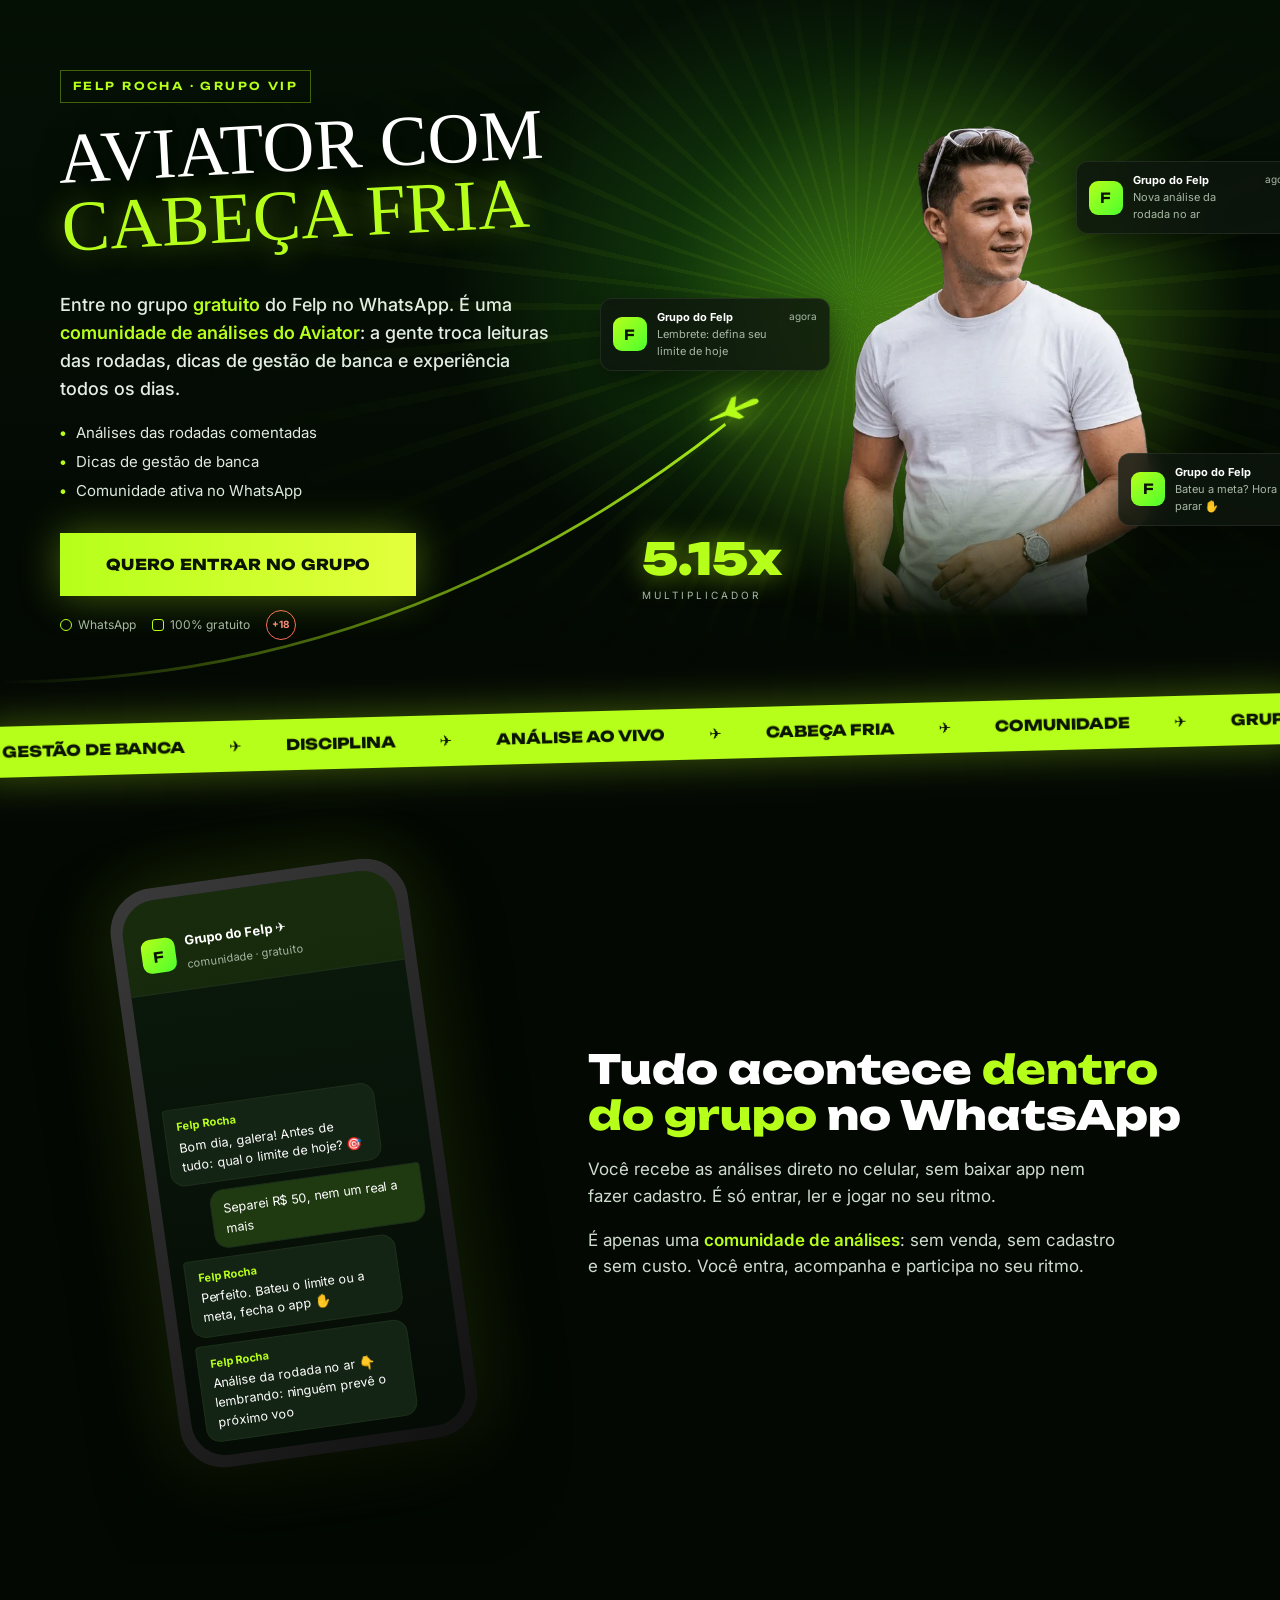
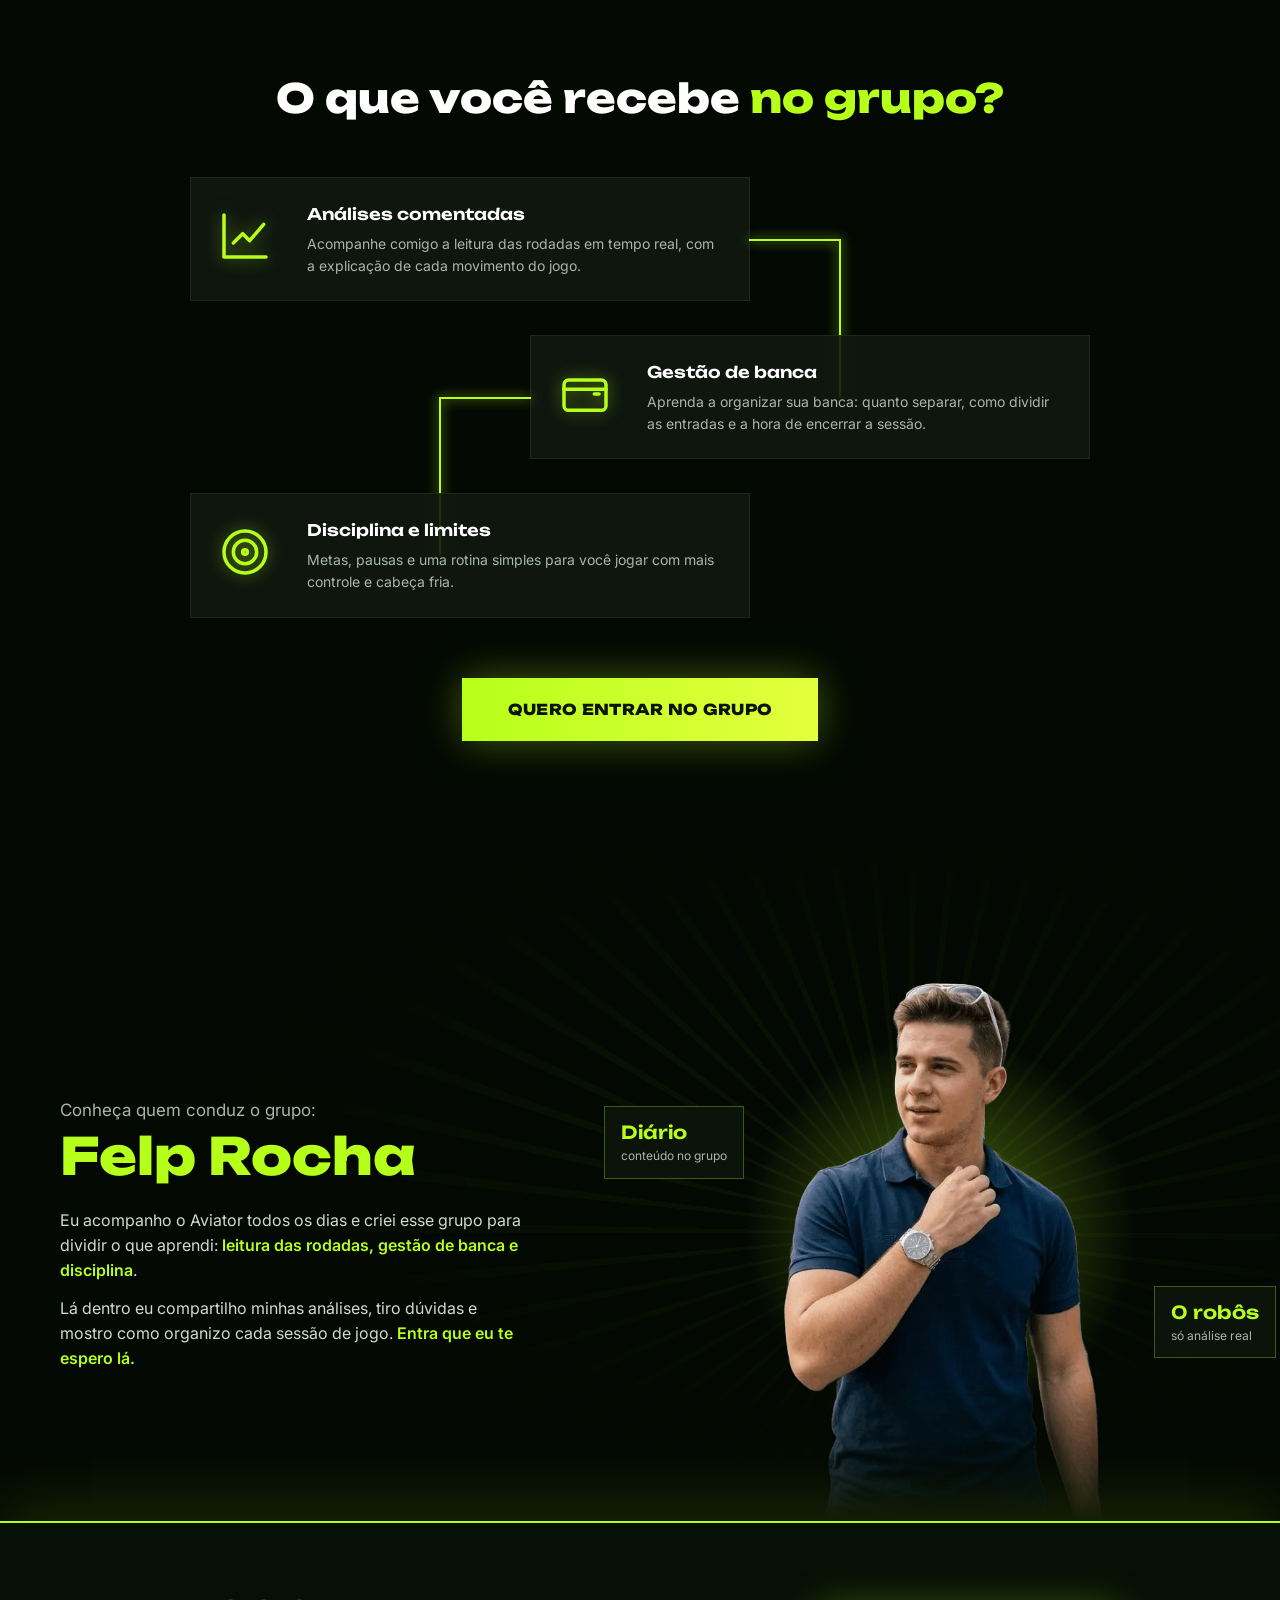
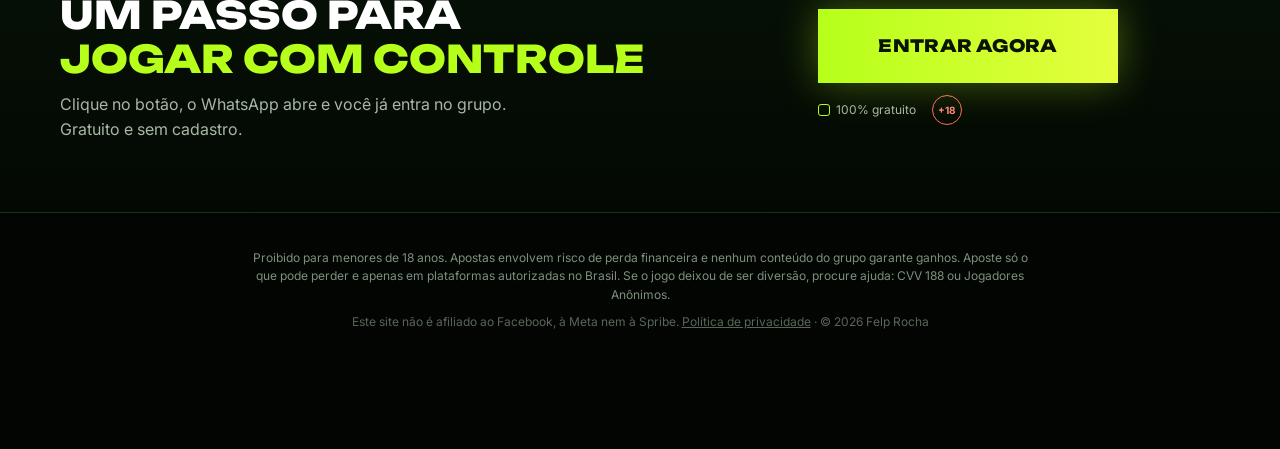
==== index.html @ 6ab86248 "Landing page do Grupo do Felp Co-Authored-By: Claude Opus 5.5 <noreply@anthropic.com>" ====
<!doctype html>
<html lang="pt-BR">
<head>
<meta charset="utf-8">
<meta name="viewport" content="width=device-width, initial-scale=1">
<title>Grupo do Felp | Comunidade de Análises do Aviator no WhatsApp</title>
<meta name="description" content="Entre no grupo gratuito do Felp Rocha no WhatsApp: uma comunidade de análises do Aviator com leitura das rodadas e dicas de gestão de banca. +18.">
<meta name="robots" content="index, follow, max-image-preview:large">
<meta name="author" content="Felp Rocha">
<link rel="canonical" href="https://felprocha.vercel.app/">
<link rel="icon" href="favicon.svg" type="image/svg+xml">
<link rel="icon" href="favicon-32.png" sizes="32x32" type="image/png">
<link rel="apple-touch-icon" href="apple-touch-icon.png">
<meta property="og:type" content="website">
<meta property="og:locale" content="pt_BR">
<meta property="og:site_name" content="Grupo do Felp">
<meta property="og:url" content="https://felprocha.vercel.app/">
<meta property="og:title" content="Grupo do Felp | Comunidade de análises do Aviator">
<meta property="og:description" content="Comunidade gratuita de análises no WhatsApp: leitura das rodadas e gestão de banca. +18.">
<meta property="og:image" content="https://felprocha.vercel.app/og-image.jpg">
<meta property="og:image:width" content="1200">
<meta property="og:image:height" content="630">
<meta property="og:image:alt" content="Felp Rocha, Aviator com cabeça fria">
<meta name="twitter:card" content="summary_large_image">
<meta name="twitter:title" content="Grupo do Felp | Comunidade de análises do Aviator">
<meta name="twitter:description" content="Comunidade gratuita de análises no WhatsApp. +18.">
<meta name="twitter:image" content="https://felprocha.vercel.app/og-image.jpg">
<meta name="theme-color" content="#030803">
<link rel="preconnect" href="https://fonts.googleapis.com">
<link rel="preconnect" href="https://fonts.gstatic.com" crossorigin>
<link href="https://fonts.googleapis.com/css2?family=Permanent+Marker&family=Unbounded:wght@600;800;900&family=Inter:wght@400;500;600;700&display=swap" rel="stylesheet">
<link rel="preload" as="image" href="assets/felp.webp" fetchpriority="high">
<link rel="stylesheet" href="styles.css">
<script type="application/ld+json">
{"@context":"https://schema.org","@graph":[{"@type":"WebPage","@id":"https://felprocha.vercel.app/#page","url":"https://felprocha.vercel.app/","name":"Grupo do Felp | Comunidade de Análises do Aviator","inLanguage":"pt-BR","description":"Comunidade gratuita de análises do Aviator no WhatsApp.","about":{"@id":"https://felprocha.vercel.app/#felp"}},{"@type":"Person","@id":"https://felprocha.vercel.app/#felp","name":"Felp Rocha","image":"https://felprocha.vercel.app/og-image.jpg","sameAs":["https://www.instagram.com/felp_rocharc/"]}]}
</script>
<!-- Meta Pixel: cole aqui o código do pixel. O clique nos botões do grupo dispara o evento "Lead" (script.js). -->
</head>
<body>

<header class="hero">
  <div class="rays" aria-hidden="true"></div>
  <div class="glow" aria-hidden="true"></div>

  <svg class="sky" viewBox="0 0 1440 760" preserveAspectRatio="none" aria-hidden="true">
    <defs>
      <linearGradient id="trail" x1="0" x2="1">
        <stop offset="0" stop-color="#b6ff1a" stop-opacity="0"/>
        <stop offset="1" stop-color="#b6ff1a" stop-opacity=".9"/>
      </linearGradient>
      <linearGradient id="trailFill" x1="0" y1="0" x2="0" y2="1">
        <stop offset="0" stop-color="#b6ff1a" stop-opacity=".18"/>
        <stop offset="1" stop-color="#b6ff1a" stop-opacity="0"/>
      </linearGradient>
    </defs>
    <path id="area" fill="none" d=""/>
    <path id="curve" fill="none" stroke="url(#trail)" stroke-width="3" d=""/>
  </svg>
  <svg id="plane" class="plane" viewBox="0 0 64 32" aria-hidden="true"><path d="M2 18 L22 16 L34 4 L40 4 L34 16 L54 14 C60 14 62 16 62 18 C62 20 60 21 54 21 L34 20 L40 30 L34 30 L22 21 L2 20 Z"/></svg>


  <div class="wrap hero-in">
    <div class="hero-copy">
      <span class="brand reveal">FELP ROCHA · GRUPO VIP</span>
      <h1 class="reveal">Aviator com <span>cabeça fria</span></h1>
      <p class="lead reveal">Entre no grupo <b>gratuito</b> do Felp no WhatsApp. É uma <b>comunidade de análises do Aviator</b>: a gente troca leituras das rodadas, dicas de gestão de banca e experiência todos os dias.</p>
      <ul class="ticks reveal">
        <li>Análises das rodadas comentadas</li>
        <li>Dicas de gestão de banca</li>
        <li>Comunidade ativa no WhatsApp</li>
      </ul>
      <a class="cta js-group reveal" href="https://chat.whatsapp.com/HYIpHOcAu11JVT5uU76slZ?s=cl&p=a&mlu=4&ilr=4&iam=2" target="_blank" rel="noopener">QUERO ENTRAR NO GRUPO</a>
      <p class="micro reveal"><span><i class="ico-wa"></i> WhatsApp</span><span><i class="ico-ok"></i> 100% gratuito</span><span class="age18">+18</span></p>
    </div>

    <div class="hero-visual">
      <div class="mult"><span id="mult">1.00x</span><small>multiplicador</small></div>
      <img class="felp" src="assets/felp.webp" width="900" height="900" alt="Felp Rocha, criador do grupo de análises do Aviator" fetchpriority="high" decoding="async">
      <div class="notes" aria-hidden="true">
        <div class="note n1"><b class="av">F</b><div><strong>Grupo do Felp</strong><span>Nova análise da rodada no ar</span></div><em>agora</em></div>
        <div class="note n2"><b class="av">F</b><div><strong>Grupo do Felp</strong><span>Lembrete: defina seu limite de hoje</span></div><em>agora</em></div>
        <div class="note n3"><b class="av">F</b><div><strong>Grupo do Felp</strong><span>Bateu a meta? Hora de parar ✋</span></div><em>agora</em></div>
      </div>
    </div>
  </div>
</header>

<div class="tape" aria-hidden="true"><div class="tape-in" id="tape"></div></div>

<section class="sec phone-sec">
  <div class="wrap phone-in">
    <div class="phone reveal">
      <div class="phone-screen">
        <div class="chat-top"><b class="av">F</b><div><strong>Grupo do Felp ✈️</strong><span>comunidade · gratuito</span></div></div>
        <div class="chat" id="chat"></div>
      </div>
    </div>
    <div class="phone-copy reveal">
      <h2>Tudo acontece <span>dentro do grupo</span> no WhatsApp</h2>
      <p>Você recebe as análises direto no celular, sem baixar app nem fazer cadastro. É só entrar, ler e jogar no seu ritmo.</p>
      <p>É apenas uma <b>comunidade de análises</b>: sem venda, sem cadastro e sem custo. Você entra, acompanha e participa no seu ritmo.</p>
    </div>
  </div>
</section>

<section class="sec flow-sec">
  <div class="wrap">
    <h2 class="center reveal">O que você recebe <span>no grupo?</span></h2>
    <div class="flow">
      <article class="step reveal">
        <div class="ic"><svg viewBox="0 0 24 24"><path d="M3 3v18h18M7 15l4-4 3 3 6-7"/></svg></div>
        <div><h3>Análises comentadas</h3><p>Acompanhe comigo a leitura das rodadas em tempo real, com a explicação de cada movimento do jogo.</p></div>
      </article>
      <article class="step reveal">
        <div class="ic"><svg viewBox="0 0 24 24"><rect x="3" y="6" width="18" height="13" rx="2"/><path d="M16 12h2M3 10h18"/></svg></div>
        <div><h3>Gestão de banca</h3><p>Aprenda a organizar sua banca: quanto separar, como dividir as entradas e a hora de encerrar a sessão.</p></div>
      </article>
      <article class="step reveal">
        <div class="ic"><svg viewBox="0 0 24 24"><circle cx="12" cy="12" r="9"/><circle cx="12" cy="12" r="5"/><circle cx="12" cy="12" r="1"/></svg></div>
        <div><h3>Disciplina e limites</h3><p>Metas, pausas e uma rotina simples para você jogar com mais controle e cabeça fria.</p></div>
      </article>
    </div>
    <div class="center-cta reveal"><a class="cta js-group" href="https://chat.whatsapp.com/HYIpHOcAu11JVT5uU76slZ?s=cl&p=a&mlu=4&ilr=4&iam=2" target="_blank" rel="noopener">QUERO ENTRAR NO GRUPO</a></div>
  </div>
</section>

<section class="sec mentor">
  <div class="rays soft" aria-hidden="true"></div>
  <div class="wrap mentor-in">
    <div class="mentor-copy reveal">
      <p class="kicker">Conheça quem conduz o grupo:</p>
      <h2>Felp Rocha</h2>
      <p>Eu acompanho o Aviator todos os dias e criei esse grupo para dividir o que aprendi: <b>leitura das rodadas, gestão de banca e disciplina</b>.</p>
      <p>Lá dentro eu compartilho minhas análises, tiro dúvidas e mostro como organizo cada sessão de jogo. <b>Entra que eu te espero lá.</b></p>
    </div>
    <div class="mentor-photo reveal">
      <div class="disc" aria-hidden="true"></div>
      <img src="assets/felp2.webp" width="680" height="774" alt="Felp Rocha" loading="lazy" decoding="async">
      <div class="badge b1"><b>Diário</b><span>conteúdo no grupo</span></div>
      <div class="badge b2"><b>0 robôs</b><span>só análise real</span></div>
    </div>
  </div>
</section>

<section class="final">
  <div class="wrap final-in">
    <div class="reveal">
      <h2>Um passo para<br><span>jogar com controle</span></h2>
      <p>Clique no botão, o WhatsApp abre e você já entra no grupo. Gratuito e sem cadastro.</p>
    </div>
    <div class="final-cta reveal">
      <a class="cta big js-group" href="https://chat.whatsapp.com/HYIpHOcAu11JVT5uU76slZ?s=cl&p=a&mlu=4&ilr=4&iam=2" target="_blank" rel="noopener">ENTRAR AGORA</a>
      <p class="micro"><span><i class="ico-ok"></i> 100% gratuito</span><span class="age18">+18</span></p>
    </div>
  </div>
</section>

<footer class="foot">
  <div class="wrap">
    <p>Proibido para menores de 18 anos. Apostas envolvem risco de perda financeira e nenhum conteúdo do grupo garante ganhos. Aposte só o que pode perder e apenas em plataformas autorizadas no Brasil. Se o jogo deixou de ser diversão, procure ajuda: CVV 188 ou Jogadores Anônimos.</p>
    <p class="small">Este site não é afiliado ao Facebook, à Meta nem à Spribe. <a href="/privacidade">Política de privacidade</a> · © 2026 Felp Rocha</p>
  </div>
</footer>

<a class="sticky js-group" href="https://chat.whatsapp.com/HYIpHOcAu11JVT5uU76slZ?s=cl&p=a&mlu=4&ilr=4&iam=2" target="_blank" rel="noopener">QUERO ENTRAR NO GRUPO</a>

<script src="script.js"></script>
</body>
</html>
---- styles.css ----
:root {
  --bg: #030803;
  --bg2: #061006;
  --card: #0b140b;
  --line: #1c2f1a;
  --ink: #ffffff;
  --muted: #a7b8a5;
  --g: #b6ff1a;
  --g2: #4dff2e;
  --gInk: #0a1400;
  --fh: "Permanent Marker", cursive;
  --fd: "Unbounded", system-ui, sans-serif;
  --fb: "Inter", system-ui, sans-serif;
}
* { box-sizing: border-box; margin: 0; padding: 0; }
html { scroll-behavior: smooth; overflow-x: hidden; overflow-x: clip; }
body { background: var(--bg); color: var(--ink); font-family: var(--fb); line-height: 1.55; overflow-x: hidden; overflow-x: clip; width: 100%; }
img { max-width: 100%; height: auto; display: block; }
b { color: var(--g); font-weight: 600; }
.wrap { width: min(1160px, 100% - 32px); margin-inline: auto; position: relative; }

/* Raios de fundo, como no exemplo */
.rays { position: absolute; inset: -20%; pointer-events: none;
  background: repeating-conic-gradient(from 0deg at 62% 45%, rgba(182,255,26,.07) 0 1.2deg, transparent 1.2deg 6deg);
  -webkit-mask-image: radial-gradient(50% 50% at 62% 45%, #000 10%, transparent 75%); mask-image: radial-gradient(50% 50% at 62% 45%, #000 10%, transparent 75%);
  animation: rays 60s linear infinite; }
.rays.soft { opacity: .6; }
@keyframes rays { to { transform: rotate(360deg); } }

/* HERO */
.hero { position: relative; overflow: hidden; padding: 70px 0 80px;
  background: radial-gradient(45% 60% at 66% 40%, rgba(77,255,46,.28), transparent 70%), linear-gradient(180deg, #051005, var(--bg)); }
.glow { position: absolute; width: 620px; height: 620px; left: 50%; top: 4%; border-radius: 50%; background: radial-gradient(circle, rgba(182,255,26,.35), transparent 65%); filter: blur(30px); animation: breathe 6s ease-in-out infinite; }
@keyframes breathe { 50% { opacity: .55; transform: scale(1.08); } }
.sky { position: absolute; inset: 0; width: 100%; height: 100%; pointer-events: none; z-index: 0; overflow: visible; }
.plane { position: absolute; left: 0; top: 0; width: 56px; fill: var(--g); filter: drop-shadow(0 0 14px var(--g)); pointer-events: none; z-index: 1; transition: opacity .5s; }

.hero-in { display: grid; grid-template-columns: 1.15fr 1fr; gap: 10px; align-items: stretch; z-index: 2; }
.hero-copy { align-self: center; }
.brand { display: inline-block; font-family: var(--fd); font-weight: 600; font-size: 11px; letter-spacing: .22em; color: var(--g); border: 1px solid rgba(182,255,26,.35); padding: 7px 12px; margin-bottom: 22px; }
h1 { font-family: var(--fh); font-weight: 400; font-size: clamp(44px, 5.6vw, 84px); line-height: .95; text-transform: uppercase; transform: rotate(-3deg); transform-origin: left; text-shadow: 0 6px 30px rgba(0,0,0,.5); }
h1 span { display: block; color: var(--g); text-shadow: 0 0 30px rgba(182,255,26,.45); }
.lead { margin: 30px 0 18px; font-size: 18px; font-weight: 500; color: #e4ede3; max-width: 500px; }
.ticks { list-style: none; display: grid; gap: 6px; margin-bottom: 30px; font-size: 15px; color: #dfe9de; }
.ticks li::before { content: "•"; color: var(--g); font-weight: 900; margin-right: 10px; }

.cta { display: inline-flex; align-items: center; justify-content: center; position: relative; overflow: hidden;
  background: linear-gradient(90deg, var(--g), #e4ff3d); color: var(--gInk); font-family: var(--fd); font-weight: 800; font-size: 15px; letter-spacing: .02em;
  text-decoration: none; padding: 20px 46px; min-width: 300px; box-shadow: 0 0 40px rgba(182,255,26,.35); transition: transform .2s, box-shadow .2s; }
.cta::after { content: ""; position: absolute; top: 0; left: -60%; width: 40%; height: 100%; background: linear-gradient(90deg, transparent, rgba(255,255,255,.65), transparent); transform: skewX(-20deg); animation: shine 3s infinite; }
@keyframes shine { 60%, 100% { left: 130%; } }
.cta:hover { transform: translateY(-2px); box-shadow: 0 0 60px rgba(182,255,26,.55); }
.cta.big { font-size: 17px; padding: 24px 56px; }
.micro { margin-top: 14px; display: flex; gap: 16px; align-items: center; font-size: 12px; color: var(--muted); }
.micro span { display: inline-flex; align-items: center; gap: 6px; }
.ico-wa, .ico-ok { width: 12px; height: 12px; border: 1.5px solid var(--g); border-radius: 3px; display: inline-block; }
.ico-wa { border-radius: 50%; }
.age18 { border: 1.5px solid #ff6a5c; color: #ff8a7e; font-weight: 700; border-radius: 50%; width: 30px; height: 30px; justify-content: center; font-size: 10px; }

.hero-visual { position: relative; min-height: 540px; }
.felp { position: absolute; left: 50%; top: 0; height: 100%; width: auto; max-width: none; transform: translateX(-46%); z-index: 1;
  -webkit-mask-image: linear-gradient(#000 70%, transparent 96%); mask-image: linear-gradient(#000 70%, transparent 96%); }
.mult { position: absolute; left: -8%; bottom: 6%; z-index: 3; }
.mult span { display: block; font-family: var(--fd); font-weight: 900; font-size: 44px; line-height: 1; color: var(--g); text-shadow: 0 0 30px rgba(182,255,26,.6); }
.mult small { font-size: 10px; letter-spacing: .3em; text-transform: uppercase; color: var(--muted); }

.notes { position: absolute; inset: 0; z-index: 2; pointer-events: none; }
.note { position: absolute; width: 230px; display: grid; grid-template-columns: 34px 1fr auto; gap: 10px; align-items: center; padding: 10px 12px; border-radius: 12px;
  background: rgba(14,22,14,.82); backdrop-filter: blur(10px); border: 1px solid rgba(255,255,255,.08); box-shadow: 0 10px 30px rgba(0,0,0,.45);
  opacity: 0; transform: translateX(-30px); animation: noteIn .7s ease forwards; }
.n1 { right: -16%; top: 16%; animation-delay: .6s; }
.n2 { left: -16%; top: 40%; animation-delay: 1.2s; }
.n3 { right: -24%; bottom: 20%; animation-delay: 1.8s; }
@keyframes noteIn { to { opacity: 1; transform: none; } }
.note strong { display: block; font-size: 11px; }
.note span { display: block; font-size: 11px; color: var(--muted); }
.note em { font-style: normal; font-size: 10px; color: var(--muted); align-self: start; }
.av { width: 34px; height: 34px; border-radius: 9px; display: grid; place-items: center; background: linear-gradient(135deg, var(--g), var(--g2)); color: var(--gInk); font-family: var(--fd); font-size: 14px; }

/* FAIXA */
.tape { background: var(--g); color: var(--gInk); overflow: hidden; padding: 14px 0; transform: rotate(-1.5deg); margin: -10px -20px 0; position: relative; z-index: 3; box-shadow: 0 0 40px rgba(182,255,26,.35); }
.tape-in { display: flex; width: max-content; animation: tape 30s linear infinite; }
.tape-in span { font-family: var(--fd); font-weight: 800; font-size: 15px; text-transform: uppercase; white-space: nowrap; padding: 0 22px; }
.tape-in span::after { content: "✈"; margin-left: 44px; }
@keyframes tape { to { transform: translateX(-50%); } }

/* SEÇÕES */
.sec { position: relative; padding: 110px 0; overflow: hidden; }
h2 { font-family: var(--fd); font-weight: 800; font-size: clamp(26px, 3.2vw, 40px); line-height: 1.15; }
h2 span { color: var(--g); }
h2.center { text-align: center; margin-bottom: 56px; }

.phone-in { display: grid; grid-template-columns: .85fr 1.15fr; gap: 60px; align-items: center; }
.phone { width: 300px; margin: 0 auto; padding: 12px; border-radius: 44px; background: linear-gradient(145deg, #3a3a3a, #111); box-shadow: 0 40px 80px rgba(0,0,0,.6), 0 0 80px rgba(182,255,26,.18); transform: rotate(-8deg); }
.phone-screen { height: 560px; border-radius: 34px; overflow: hidden; background: linear-gradient(180deg, #0b1a0c, #050b05); display: flex; flex-direction: column; }
.chat-top { display: flex; gap: 10px; align-items: center; padding: 34px 16px 14px; background: rgba(182,255,26,.08); border-bottom: 1px solid var(--line); }
.chat-top strong { display: block; font-size: 13px; }
.chat-top span { font-size: 11px; color: var(--muted); }
.chat { flex: 1; display: flex; flex-direction: column; justify-content: flex-end; gap: 8px; padding: 14px; overflow: hidden; }
.msg { align-self: flex-start; max-width: 86%; background: #142414; border: 1px solid var(--line); border-radius: 4px 14px 14px 14px; padding: 9px 12px; font-size: 12.5px; animation: pop .4s ease; }
.msg small { display: block; color: var(--g); font-weight: 700; font-size: 11px; margin-bottom: 2px; }
.msg.me { align-self: flex-end; background: #1f3a10; border-radius: 14px 4px 14px 14px; }
@keyframes pop { from { opacity: 0; transform: translateY(14px) scale(.96); } }
.phone-copy p { color: #cfdcce; font-size: 17px; margin-top: 18px; max-width: 540px; }

.flow { display: grid; gap: 34px; max-width: 900px; margin: 0 auto; position: relative; }
.step { display: grid; grid-template-columns: 70px 1fr; gap: 20px; align-items: center; width: 560px; max-width: 100%; padding: 24px 26px;
  background: rgba(16,24,16,.9); border: 1px solid rgba(255,255,255,.07); position: relative; transition: border-color .3s; }
.step:hover { border-color: var(--g); }
.step:nth-child(2) { justify-self: end; }
.step:nth-child(1)::after, .step:nth-child(2)::after { content: ""; position: absolute; width: 90px; height: calc(100% + 34px); border: 2px solid var(--g); border-left: 0; border-bottom: 0; right: -92px; top: 50%; filter: drop-shadow(0 0 6px var(--g)); }
.step:nth-child(2)::after { right: auto; left: -92px; border: 2px solid var(--g); border-right: 0; border-bottom: 0; }
.ic svg { width: 56px; height: 56px; fill: none; stroke: var(--g); stroke-width: 1.5; stroke-linecap: round; stroke-linejoin: round; filter: drop-shadow(0 0 8px rgba(182,255,26,.5)); }
.step h3 { font-family: var(--fd); font-weight: 600; font-size: 16px; margin-bottom: 6px; }
.step p { color: var(--muted); font-size: 14px; }
.center-cta { text-align: center; margin-top: 60px; }

.truth { background: var(--bg2); border-block: 1px solid var(--line); padding: 46px 0; }
.truth-in { display: flex; gap: 24px; align-items: center; max-width: 900px; }
.truth-in p { color: #cfdcce; font-size: 16px; }
.tag { flex: none; font-family: var(--fd); font-weight: 800; font-size: 12px; text-transform: uppercase; letter-spacing: .1em; background: var(--g); color: var(--gInk); padding: 10px 14px; transform: rotate(-3deg); }

.mentor { padding-bottom: 0; }
.mentor .rays { background: repeating-conic-gradient(from 0deg at 65% 55%, rgba(182,255,26,.07) 0 1.2deg, transparent 1.2deg 6deg); }
.mentor-in { display: grid; grid-template-columns: 1fr 1fr; gap: 40px; align-items: center; }
.kicker { color: var(--muted); font-size: 17px; }
.mentor h2 { font-size: clamp(34px, 4vw, 52px); color: var(--g); margin: 4px 0 22px; }
.mentor-copy p:not(.kicker) { color: #cfdcce; margin-bottom: 14px; font-size: 16px; max-width: 470px; }
.mentor-photo { position: relative; height: 560px; }
.disc { position: absolute; left: 12%; right: 12%; top: 10%; aspect-ratio: 1; border-radius: 50%; background: radial-gradient(circle, rgba(182,255,26,.4), transparent 65%); }
.mentor-photo img { position: absolute; bottom: 0; left: 50%; height: 100%; width: auto; max-width: none; transform: translateX(-50%) scaleX(-1); -webkit-mask-image: linear-gradient(#000 75%, transparent); mask-image: linear-gradient(#000 75%, transparent); }
.badge { position: absolute; z-index: 2; padding: 12px 16px; background: rgba(14,22,14,.85); backdrop-filter: blur(8px); border: 1px solid rgba(182,255,26,.3); display: flex; flex-direction: column; animation: float 5s ease-in-out infinite; }
.badge b { font-family: var(--fd); font-size: 18px; }
.badge span { font-size: 12px; color: var(--muted); }
.b1 { left: -10%; top: 26%; } .b2 { right: -10%; top: 58%; animation-delay: -2.5s; }
@keyframes float { 50% { transform: translateY(-12px); } }

.final { background: linear-gradient(180deg, #071207, #030803); border-top: 2px solid var(--g); box-shadow: 0 -20px 60px rgba(182,255,26,.12); padding: 70px 0; }
.final-in { display: grid; grid-template-columns: 1.1fr .9fr; gap: 40px; align-items: center; }
.final h2 { font-size: clamp(26px, 3vw, 38px); text-transform: uppercase; }
.final p { color: var(--muted); margin-top: 12px; max-width: 460px; }
.final-cta { justify-self: center; }

.foot { padding: 36px 0 110px; background: #020502; color: #7f8f7d; font-size: 12px; text-align: center; border-top: 1px solid var(--line); }
.foot p { max-width: 780px; margin: 0 auto 8px; }
.foot .small { opacity: .7; }
.foot a { color: inherit; }
.sticky { display: none; }

/* REVEAL */
.reveal { opacity: 0; transform: translateY(30px); transition: opacity .8s ease, transform .8s ease; }
h1.reveal { transform: rotate(-3deg) translateY(30px); }
.reveal.in { opacity: 1; transform: none; }
h1.reveal.in { transform: rotate(-3deg); }
.phone.reveal.in { transform: rotate(-8deg); }
.hero-copy .reveal:nth-child(2) { transition-delay: .1s; } .hero-copy .reveal:nth-child(3) { transition-delay: .2s; }
.hero-copy .reveal:nth-child(4) { transition-delay: .3s; } .hero-copy .reveal:nth-child(5) { transition-delay: .4s; }
.flow .reveal:nth-child(2) { transition-delay: .15s; } .flow .reveal:nth-child(3) { transition-delay: .3s; }

@media (max-width: 900px) {
  .hero { padding: 40px 0 0; }
  .hero-in { align-items: start; }
  .hero-copy { padding-bottom: 20px; }
  .glow { left: 10%; top: 40%; }
  .hero-in, .phone-in, .mentor-in, .final-in { grid-template-columns: 1fr; }
  .hero-copy, .phone-copy, .mentor-copy, .final-in { text-align: center; }
  h1 { transform-origin: center; }
  .lead, .phone-copy p, .mentor-copy p:not(.kicker), .final p { margin-inline: auto; }
  .ticks { width: fit-content; margin-inline: auto; text-align: left; }
  .micro { justify-content: center; }
  .hero-visual { height: 440px; min-height: 0; max-width: 460px; width: 100%; margin: 0 auto; }

  .note { width: 168px; }
  .n1, .n3 { display: none; }
  .n2 { left: 0; top: auto; bottom: 8%; }
  .mult { left: 0; top: 4%; bottom: auto; }
  .mult span { font-size: 38px; }
  .flow { gap: 16px; }
  .step, .step:nth-child(2) { width: 100%; justify-self: stretch; }
  .step::after { display: none; }
  .truth-in { flex-direction: column; text-align: center; }
  .mentor-photo { height: 440px; max-width: 420px; width: 100%; margin: 0 auto; }
}
@media (max-width: 560px) {
  .sec { padding: 70px 0; }
  .lead { font-size: 16px; }
  .cta { width: 100%; min-width: 0; padding: 19px 16px; font-size: 14px; }
  .note { padding: 8px 10px; grid-template-columns: 28px 1fr; }
  .note em { display: none; }
  .av { width: 28px; height: 28px; }
  .phone { width: 260px; }
  .phone-screen { height: 480px; }
  .step { grid-template-columns: 50px 1fr; padding: 20px; }
  .ic svg { width: 42px; height: 42px; }
  .sticky { display: block; position: fixed; left: 12px; right: 12px; bottom: 12px; z-index: 50; text-align: center; text-decoration: none;
    background: linear-gradient(90deg, var(--g), #e4ff3d); color: var(--gInk); font-family: var(--fd); font-weight: 800; font-size: 14px; padding: 17px;
    box-shadow: 0 10px 30px rgba(0,0,0,.6); transform: translateY(150%); transition: transform .4s; }
  .sticky.on { transform: none; }
}
@media (prefers-reduced-motion: reduce) {
  *, *::before, *::after { animation: none !important; transition: none !important; }
  .reveal, .note { opacity: 1; transform: none; }
}
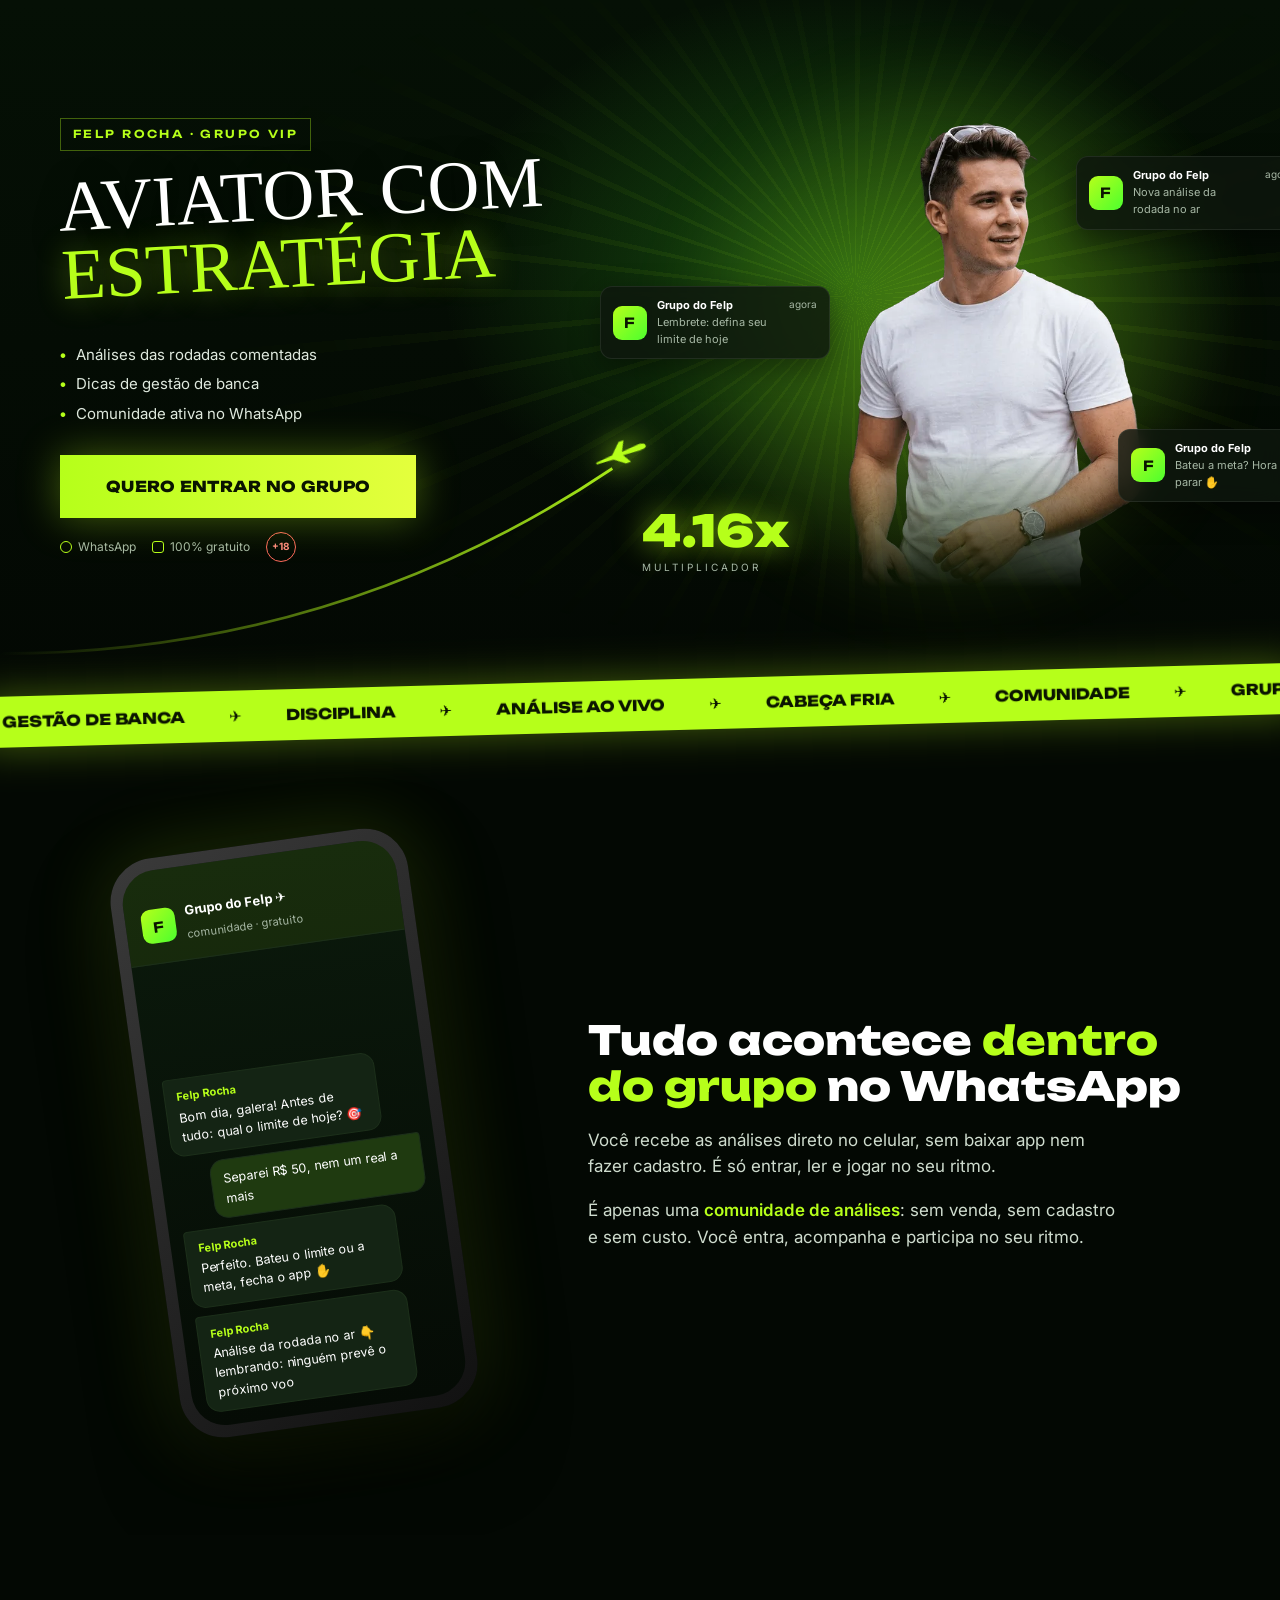
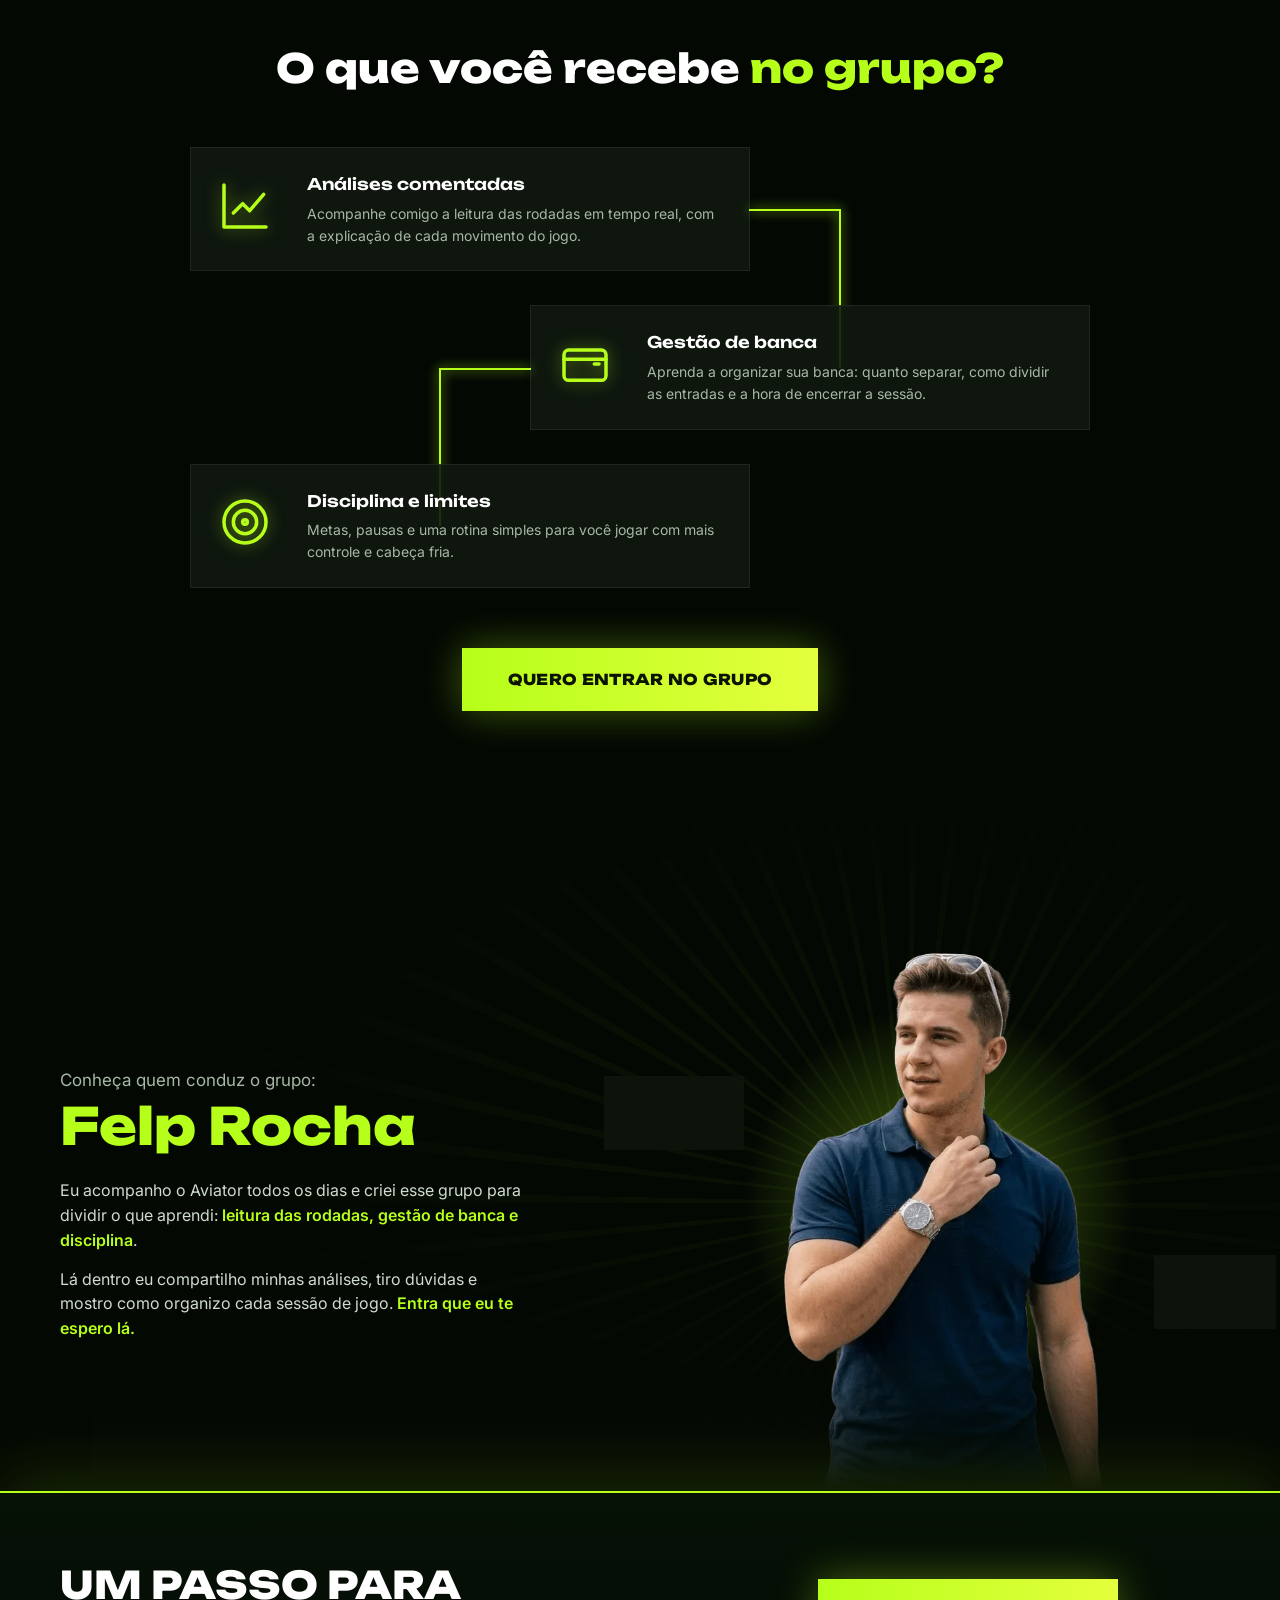
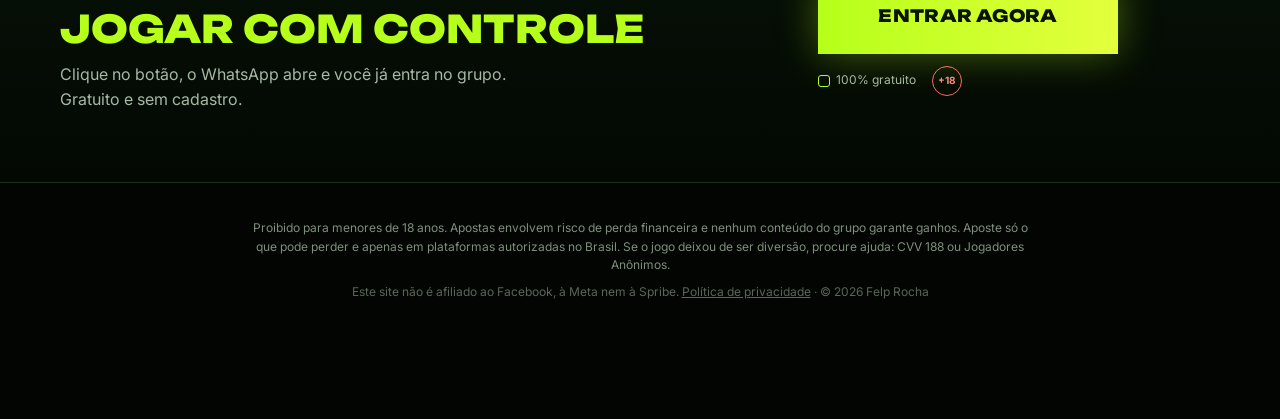
==== commit 164018b7: "Título 'Aviator com estratégia' e remove descrição do hero Co-Authored-By: Claude Opus 5.5 <noreply@" ====
--- a/index.html
+++ b/index.html
@@ -20,7 +20,7 @@
 <meta property="og:image" content="https://felprocha.vercel.app/og-image.jpg">
 <meta property="og:image:width" content="1200">
 <meta property="og:image:height" content="630">
-<meta property="og:image:alt" content="Felp Rocha, Aviator com cabeça fria">
+<meta property="og:image:alt" content="Felp Rocha, Aviator com estratégia">
 <meta name="twitter:card" content="summary_large_image">
 <meta name="twitter:title" content="Grupo do Felp | Comunidade de análises do Aviator">
 <meta name="twitter:description" content="Comunidade gratuita de análises no WhatsApp. +18.">
@@ -62,8 +62,7 @@
   <div class="wrap hero-in">
     <div class="hero-copy">
       <span class="brand reveal">FELP ROCHA · GRUPO VIP</span>
-      <h1 class="reveal">Aviator com <span>cabeça fria</span></h1>
-      <p class="lead reveal">Entre no grupo <b>gratuito</b> do Felp no WhatsApp. É uma <b>comunidade de análises do Aviator</b>: a gente troca leituras das rodadas, dicas de gestão de banca e experiência todos os dias.</p>
+      <h1 class="reveal">Aviator com <span>estratégia</span></h1>
       <ul class="ticks reveal">
         <li>Análises das rodadas comentadas</li>
         <li>Dicas de gestão de banca</li>
--- a/styles.css
+++ b/styles.css
@@ -41,7 +41,7 @@
 h1 { font-family: var(--fh); font-weight: 400; font-size: clamp(44px, 5.6vw, 84px); line-height: .95; text-transform: uppercase; transform: rotate(-3deg); transform-origin: left; text-shadow: 0 6px 30px rgba(0,0,0,.5); }
 h1 span { display: block; color: var(--g); text-shadow: 0 0 30px rgba(182,255,26,.45); }
 .lead { margin: 30px 0 18px; font-size: 18px; font-weight: 500; color: #e4ede3; max-width: 500px; }
-.ticks { list-style: none; display: grid; gap: 6px; margin-bottom: 30px; font-size: 15px; color: #dfe9de; }
+.ticks { list-style: none; display: grid; gap: 6px; margin: 34px 0 30px; font-size: 15px; color: #dfe9de; }
 .ticks li::before { content: "•"; color: var(--g); font-weight: 900; margin-right: 10px; }
 
 .cta { display: inline-flex; align-items: center; justify-content: center; position: relative; overflow: hidden;
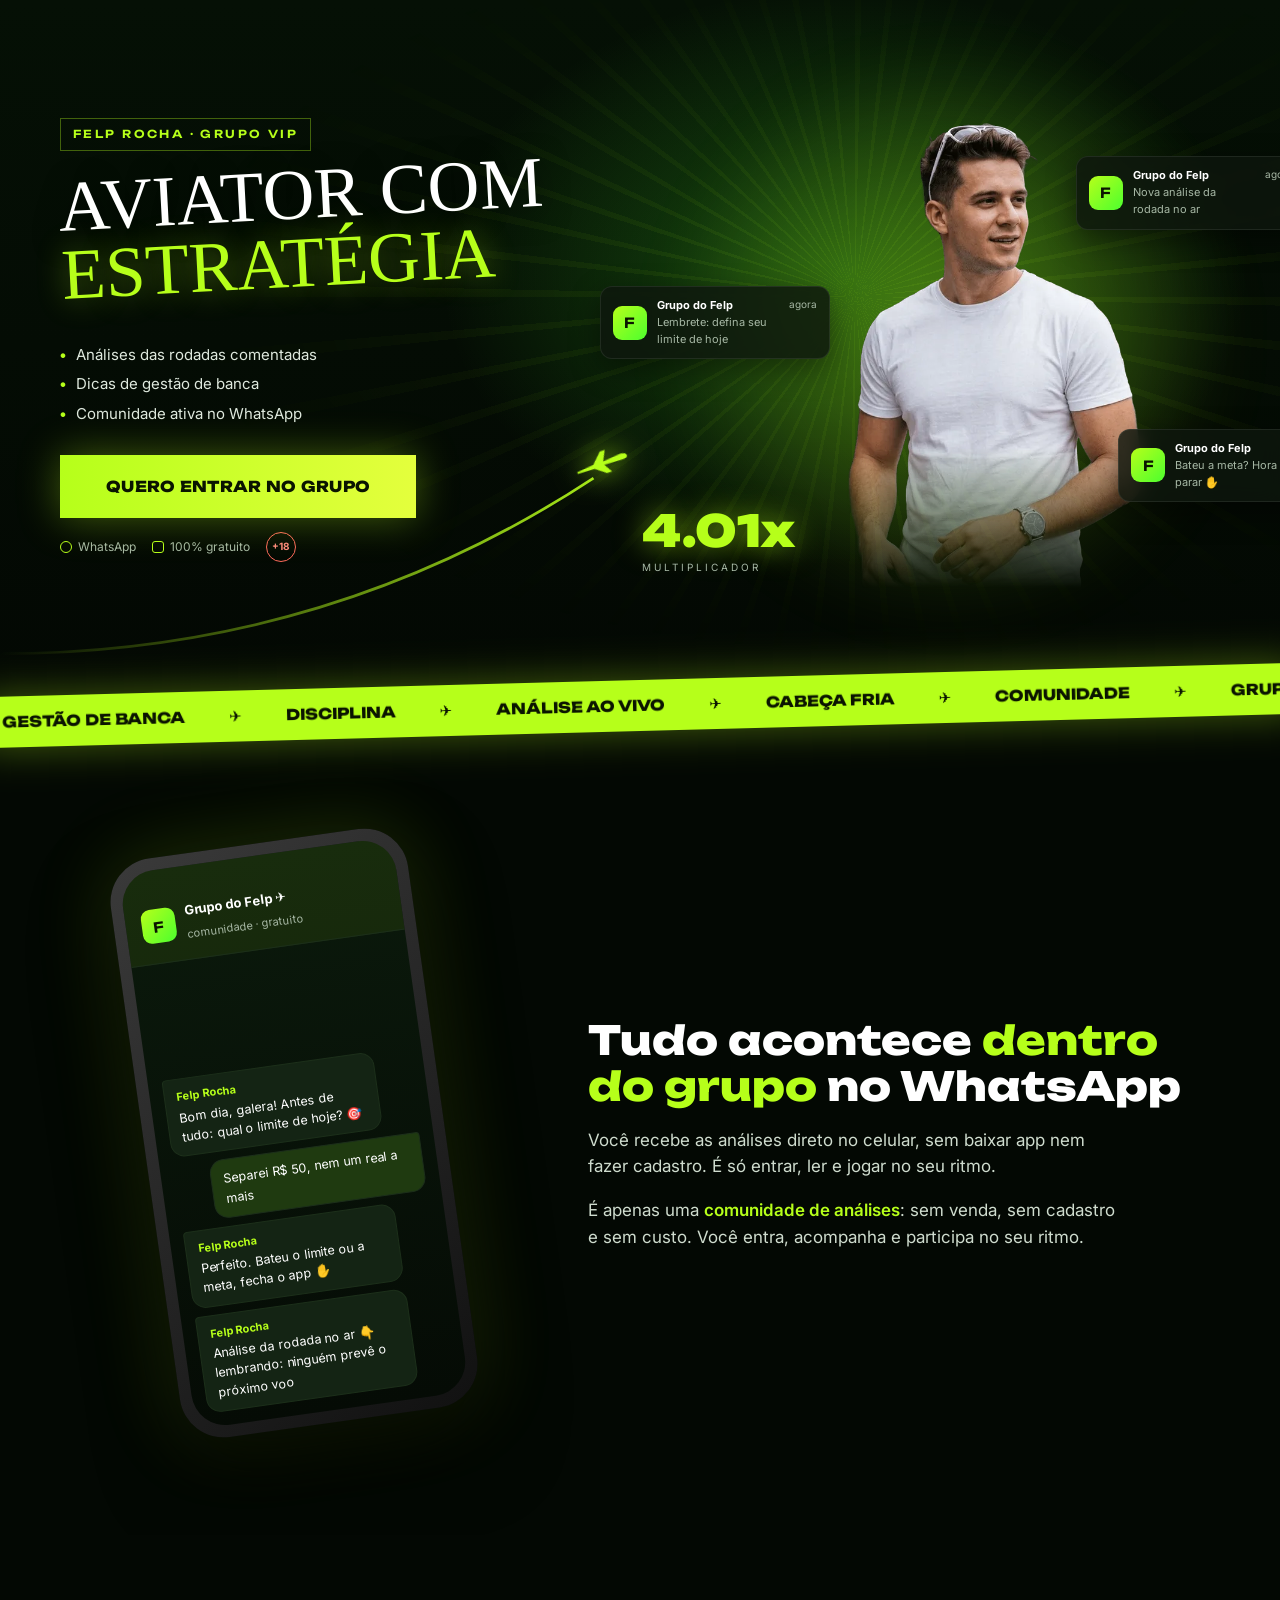
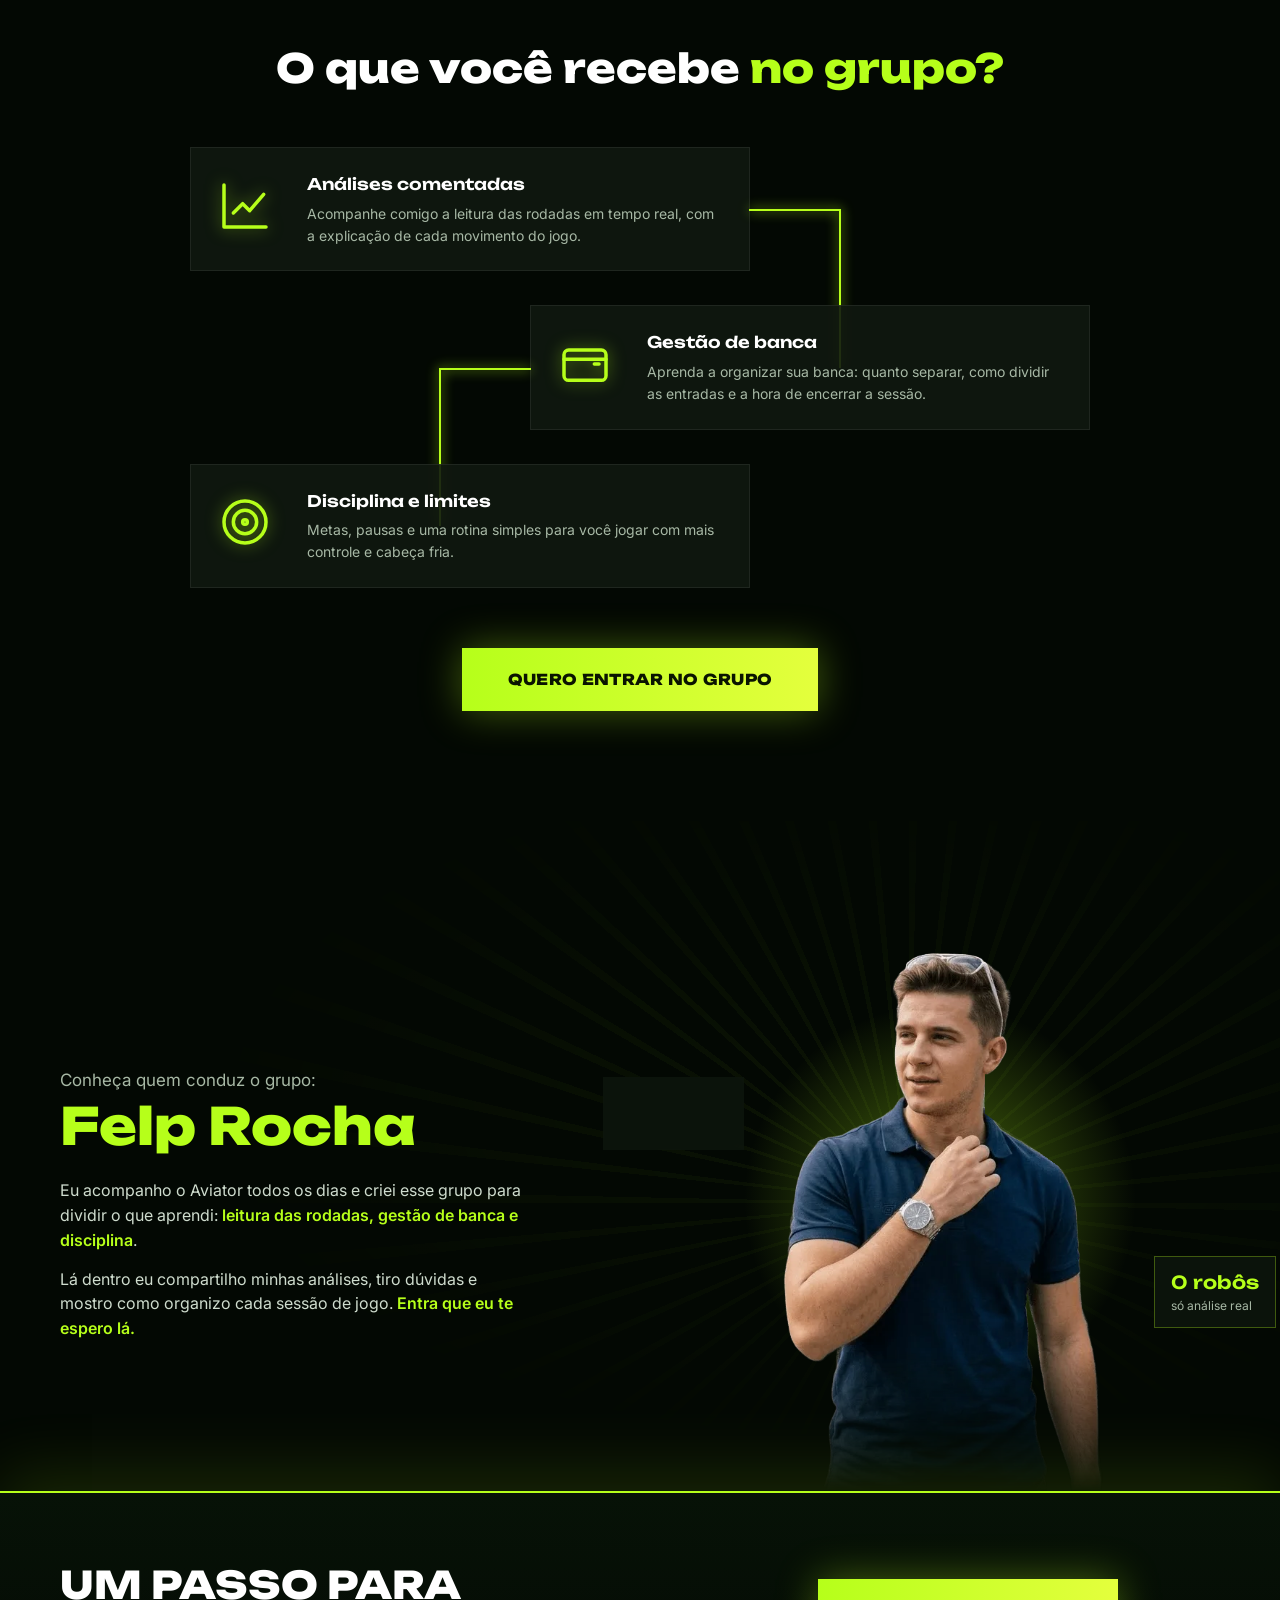
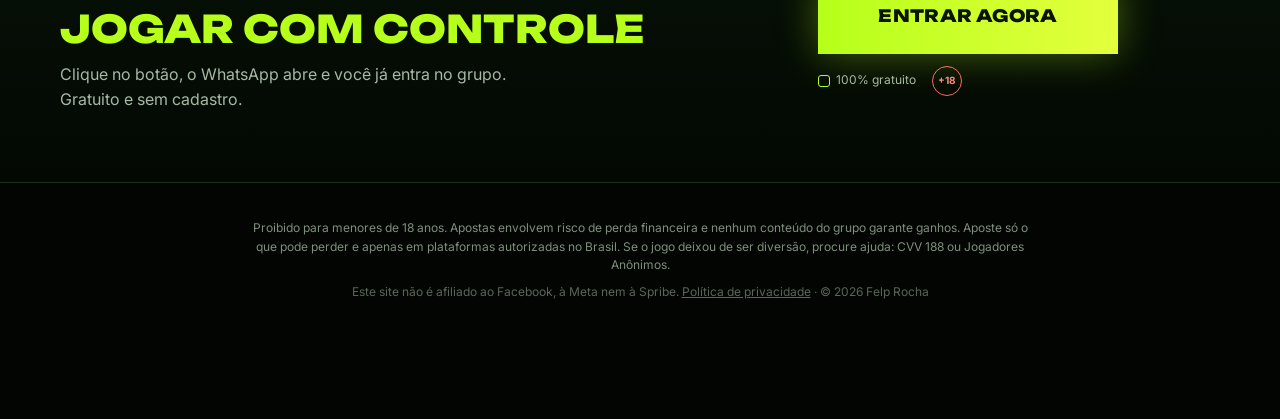
==== commit df7e11de: "Adiciona o Meta Pixel Co-Authored-By: Claude Opus 5.5 <noreply@anthropic.com>" ====
--- a/index.html
+++ b/index.html
@@ -34,7 +34,23 @@
 <script type="application/ld+json">
 {"@context":"https://schema.org","@graph":[{"@type":"WebPage","@id":"https://felprocha.vercel.app/#page","url":"https://felprocha.vercel.app/","name":"Grupo do Felp | Comunidade de Análises do Aviator","inLanguage":"pt-BR","description":"Comunidade gratuita de análises do Aviator no WhatsApp.","about":{"@id":"https://felprocha.vercel.app/#felp"}},{"@type":"Person","@id":"https://felprocha.vercel.app/#felp","name":"Felp Rocha","image":"https://felprocha.vercel.app/og-image.jpg","sameAs":["https://www.instagram.com/felp_rocharc/"]}]}
 </script>
-<!-- Meta Pixel: cole aqui o código do pixel. O clique nos botões do grupo dispara o evento "Lead" (script.js). -->
+<!-- Meta Pixel Code (o clique nos botões do grupo dispara o evento "Lead" em script.js) -->
+<script>
+!function(f,b,e,v,n,t,s)
+{if(f.fbq)return;n=f.fbq=function(){n.callMethod?
+n.callMethod.apply(n,arguments):n.queue.push(arguments)};
+if(!f._fbq)f._fbq=n;n.push=n;n.loaded=!0;n.version='2.0';
+n.queue=[];t=b.createElement(e);t.async=!0;
+t.src=v;s=b.getElementsByTagName(e)[0];
+s.parentNode.insertBefore(t,s)}(window, document,'script',
+'https://connect.facebook.net/en_US/fbevents.js');
+fbq('init', '1702202837949012');
+fbq('track', 'PageView');
+</script>
+<noscript><img height="1" width="1" style="display:none"
+src="https://www.facebook.com/tr?id=1702202837949012&ev=PageView&noscript=1"
+/></noscript>
+<!-- End Meta Pixel Code -->
 </head>
 <body>
 
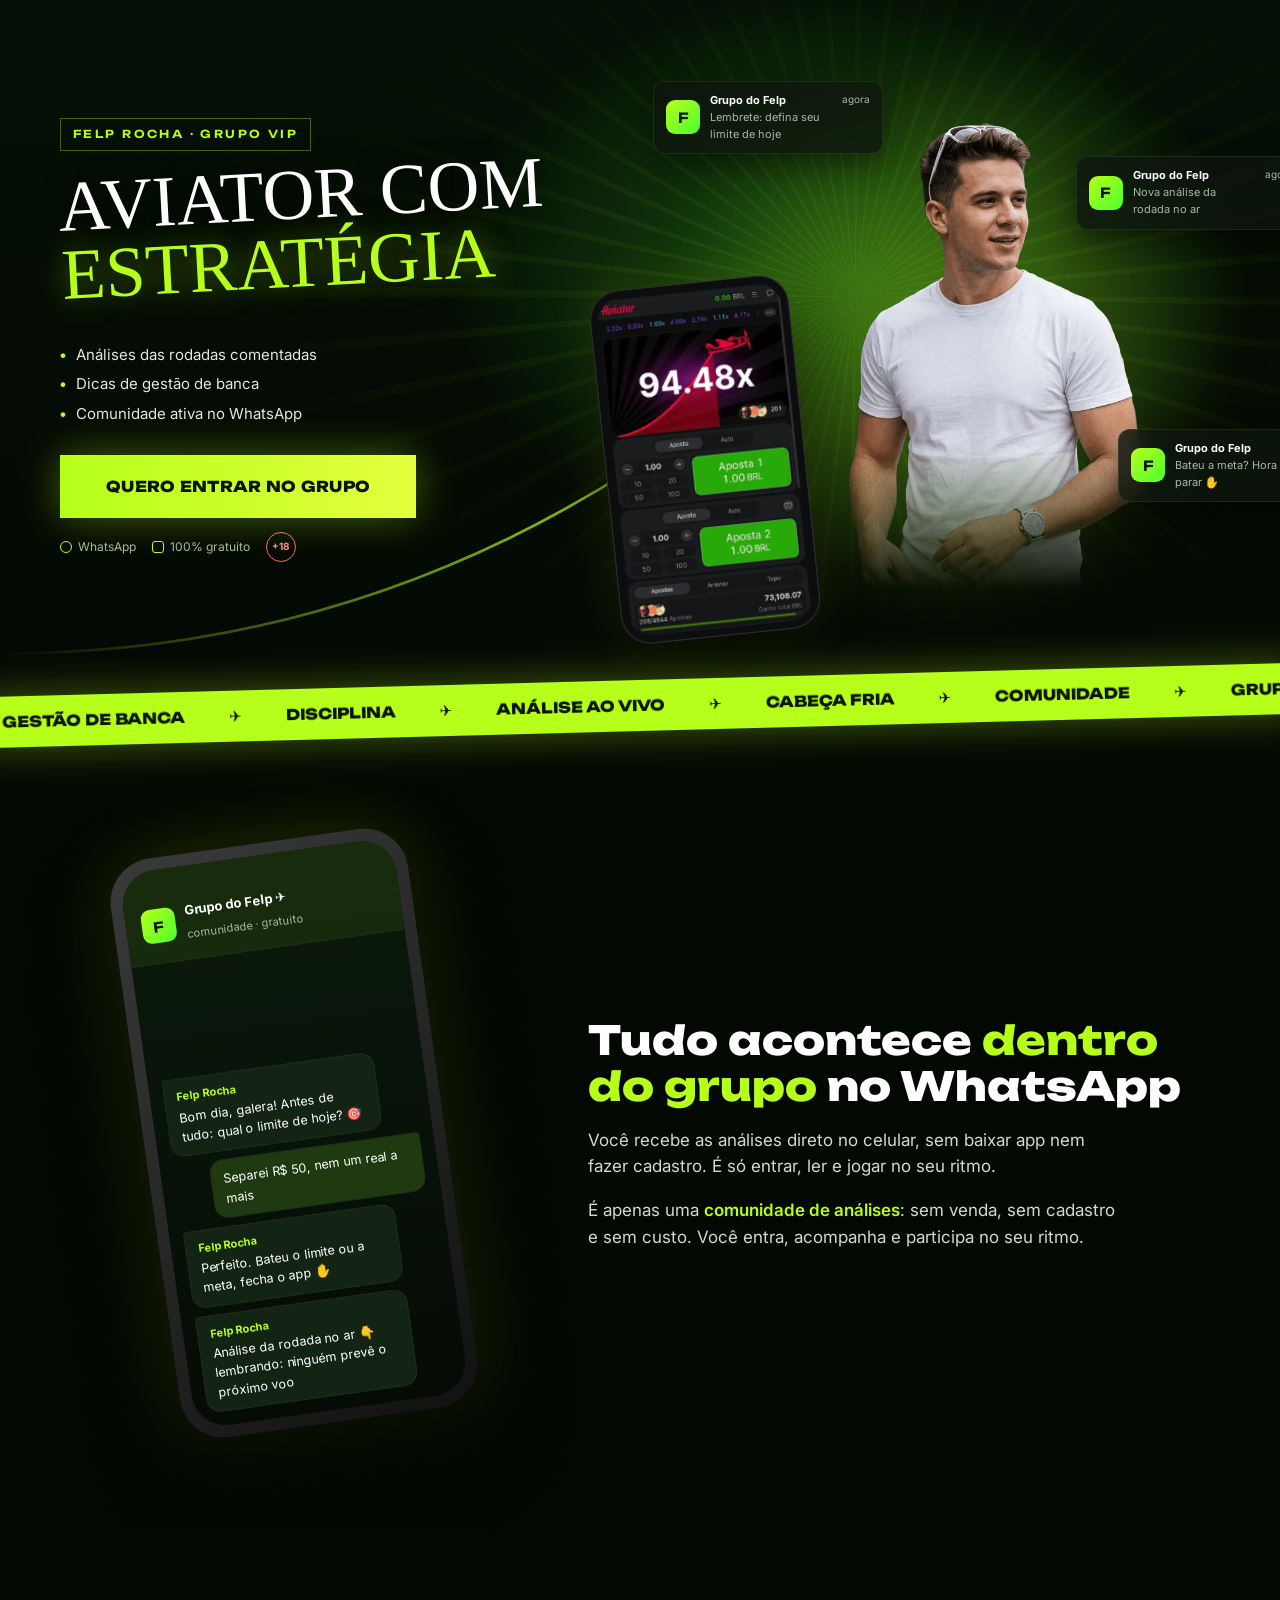
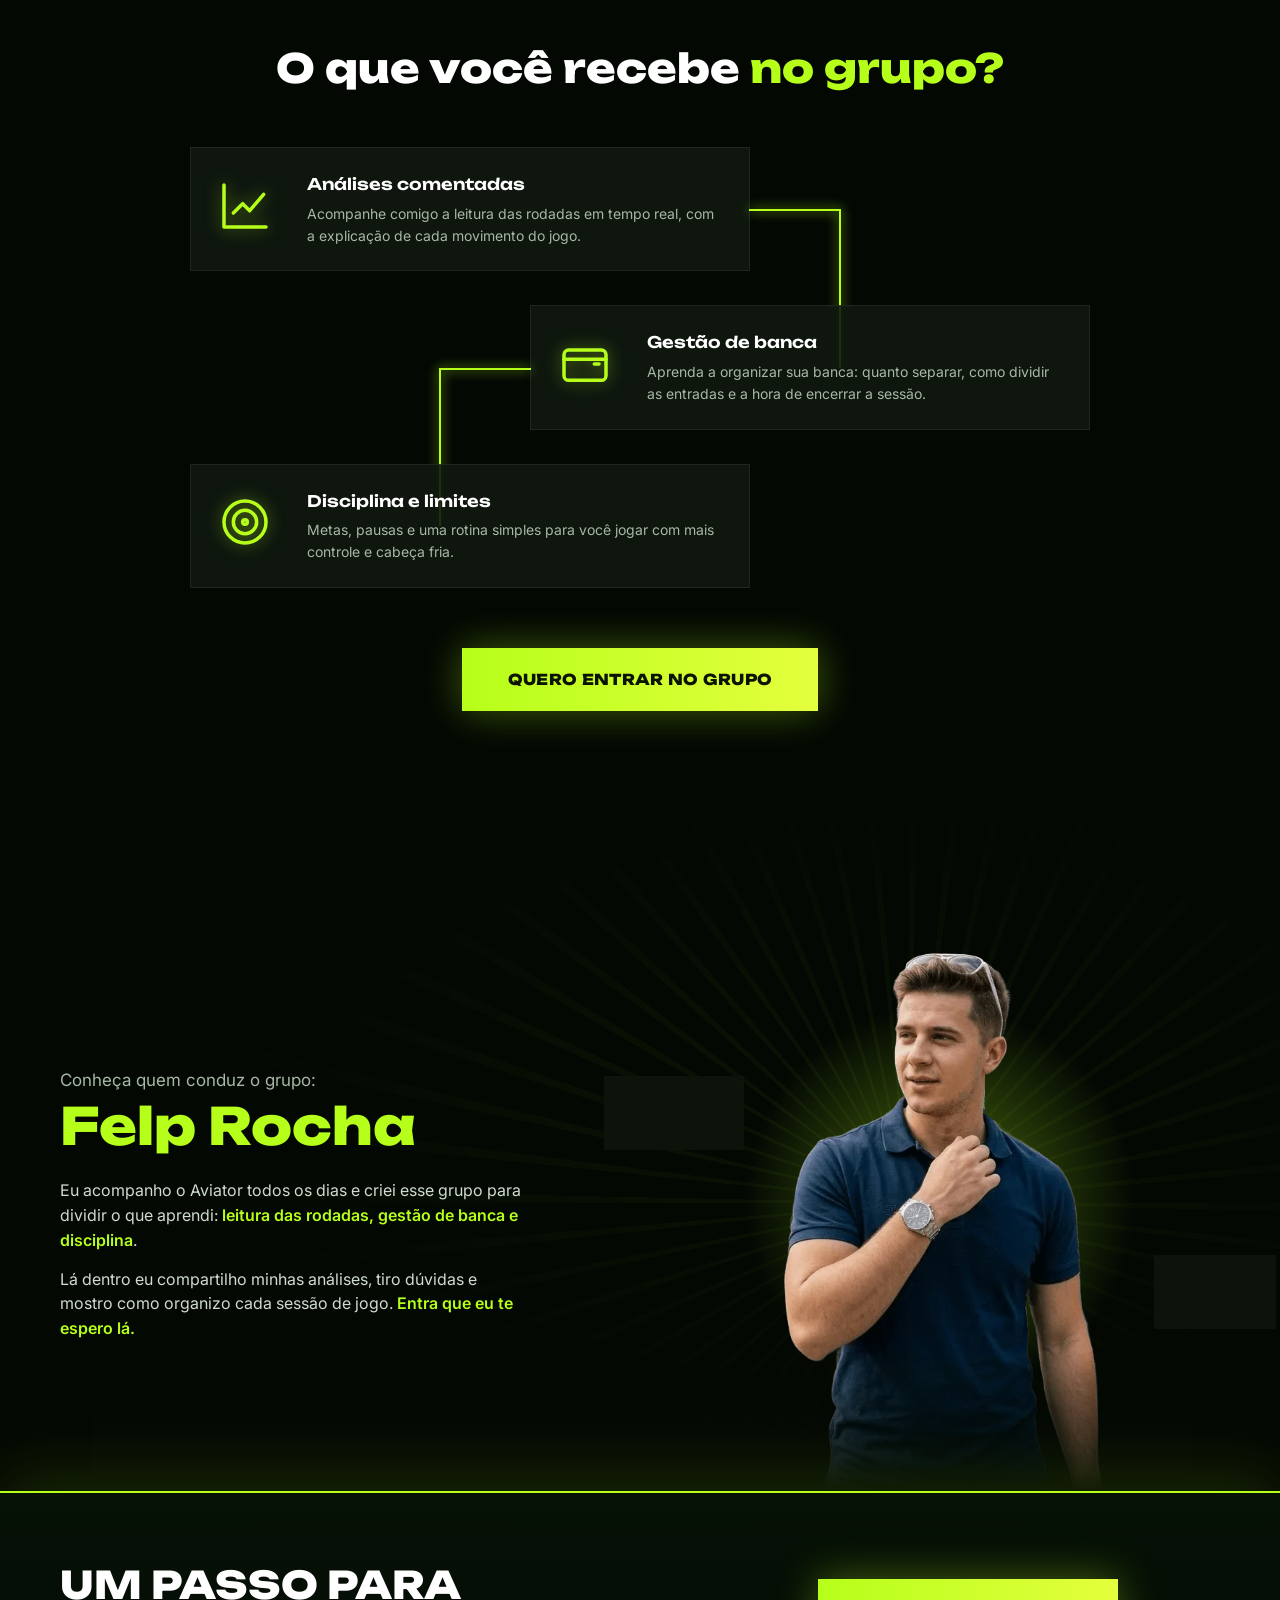
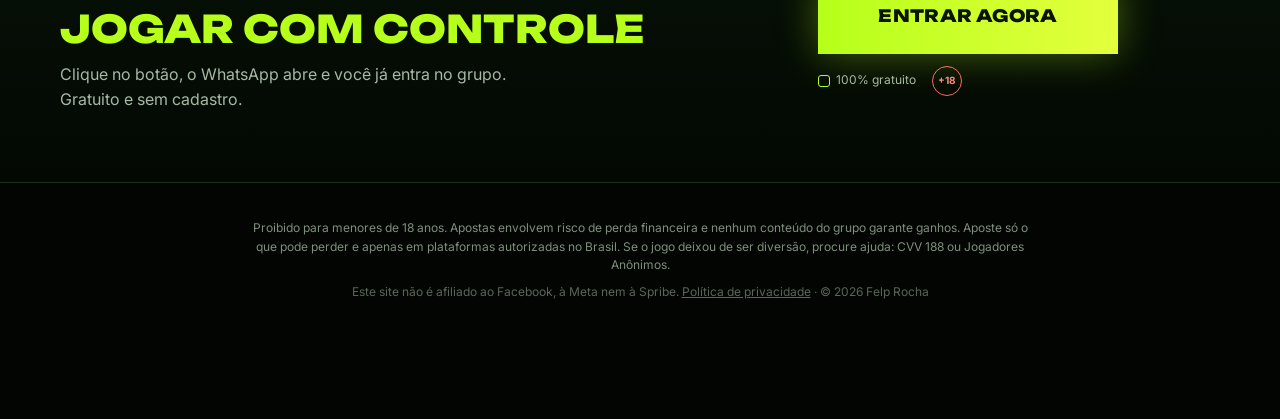
==== commit 748421b8: "Print do Aviator no celular dentro do hero Co-Authored-By: Claude Opus 5.5 <noreply@anthropic.com>" ====
--- a/index.html
+++ b/index.html
@@ -89,7 +89,7 @@
     </div>
 
     <div class="hero-visual">
-      <div class="mult"><span id="mult">1.00x</span><small>multiplicador</small></div>
+      <div class="shot"><img src="assets/aviator.webp" width="499" height="920" alt="Tela do Aviator no celular" decoding="async"></div>
       <img class="felp" src="assets/felp.webp" width="900" height="900" alt="Felp Rocha, criador do grupo de análises do Aviator" fetchpriority="high" decoding="async">
       <div class="notes" aria-hidden="true">
         <div class="note n1"><b class="av">F</b><div><strong>Grupo do Felp</strong><span>Nova análise da rodada no ar</span></div><em>agora</em></div>
--- a/styles.css
+++ b/styles.css
@@ -60,16 +60,17 @@
 .hero-visual { position: relative; min-height: 540px; }
 .felp { position: absolute; left: 50%; top: 0; height: 100%; width: auto; max-width: none; transform: translateX(-46%); z-index: 1;
   -webkit-mask-image: linear-gradient(#000 70%, transparent 96%); mask-image: linear-gradient(#000 70%, transparent 96%); }
-.mult { position: absolute; left: -8%; bottom: 6%; z-index: 3; }
-.mult span { display: block; font-family: var(--fd); font-weight: 900; font-size: 44px; line-height: 1; color: var(--g); text-shadow: 0 0 30px rgba(182,255,26,.6); }
-.mult small { font-size: 10px; letter-spacing: .3em; text-transform: uppercase; color: var(--muted); }
+/* Print do jogo dentro de um celular */
+.shot { position: absolute; left: -15%; bottom: -5%; z-index: 3; width: 200px; padding: 7px; border-radius: 30px; background: #0c0d0f;
+  border: 1px solid rgba(255,255,255,.14); box-shadow: 0 30px 70px rgba(0,0,0,.7), 0 0 50px rgba(182,255,26,.18); transform: rotate(-6deg); }
+.shot img { width: 100%; border-radius: 23px; }
 
 .notes { position: absolute; inset: 0; z-index: 2; pointer-events: none; }
 .note { position: absolute; width: 230px; display: grid; grid-template-columns: 34px 1fr auto; gap: 10px; align-items: center; padding: 10px 12px; border-radius: 12px;
   background: rgba(14,22,14,.82); backdrop-filter: blur(10px); border: 1px solid rgba(255,255,255,.08); box-shadow: 0 10px 30px rgba(0,0,0,.45);
   opacity: 0; transform: translateX(-30px); animation: noteIn .7s ease forwards; }
 .n1 { right: -16%; top: 16%; animation-delay: .6s; }
-.n2 { left: -16%; top: 40%; animation-delay: 1.2s; }
+.n2 { left: -6%; top: 2%; animation-delay: 1.2s; }
 .n3 { right: -24%; bottom: 20%; animation-delay: 1.8s; }
 @keyframes noteIn { to { opacity: 1; transform: none; } }
 .note strong { display: block; font-size: 11px; }
@@ -169,12 +170,12 @@
   .ticks { width: fit-content; margin-inline: auto; text-align: left; }
   .micro { justify-content: center; }
   .hero-visual { height: 440px; min-height: 0; max-width: 460px; width: 100%; margin: 0 auto; }
+  .felp { transform: translateX(-34%); }
+  .shot { left: 0; bottom: 5%; width: 160px; padding: 5px; border-radius: 22px; }
+  .shot img { border-radius: 17px; }
 
   .note { width: 168px; }
-  .n1, .n3 { display: none; }
-  .n2 { left: 0; top: auto; bottom: 8%; }
-  .mult { left: 0; top: 4%; bottom: auto; }
-  .mult span { font-size: 38px; }
+  .n1, .n2, .n3 { display: none; }
   .flow { gap: 16px; }
   .step, .step:nth-child(2) { width: 100%; justify-self: stretch; }
   .step::after { display: none; }
